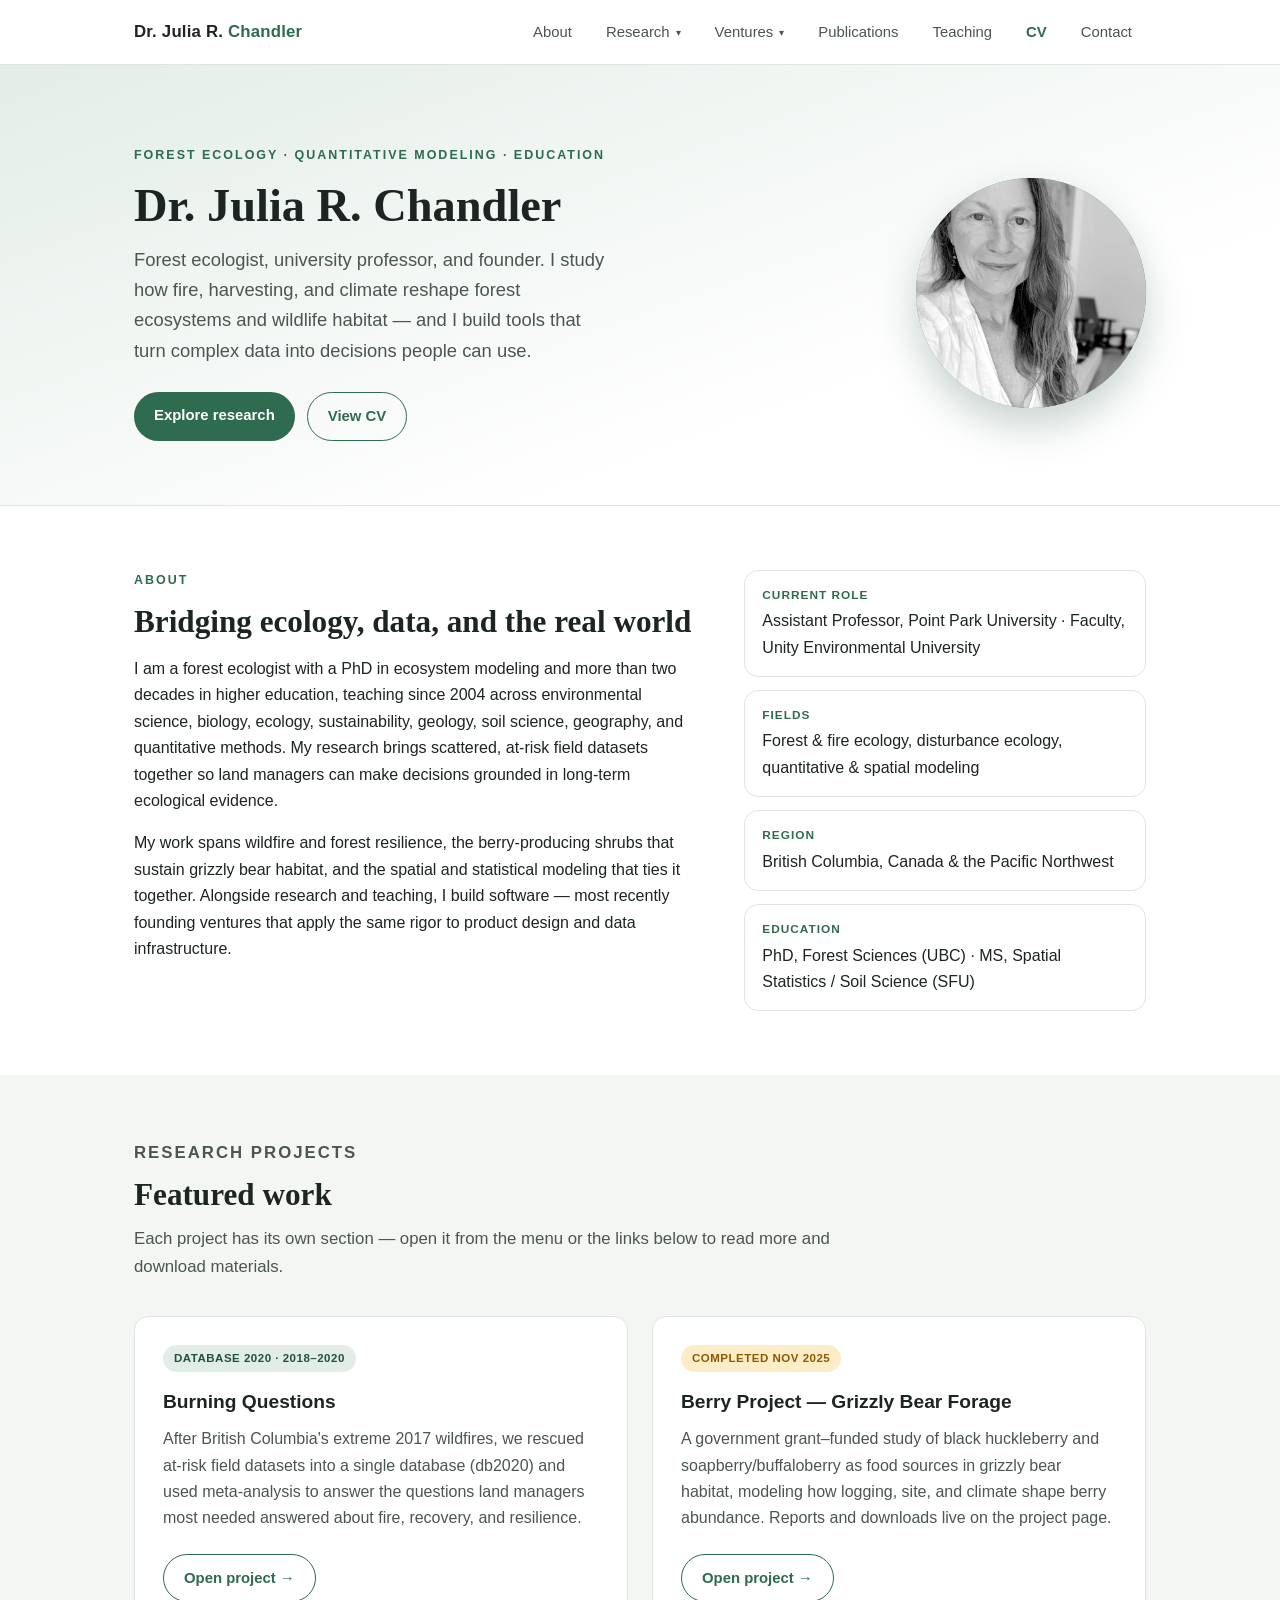
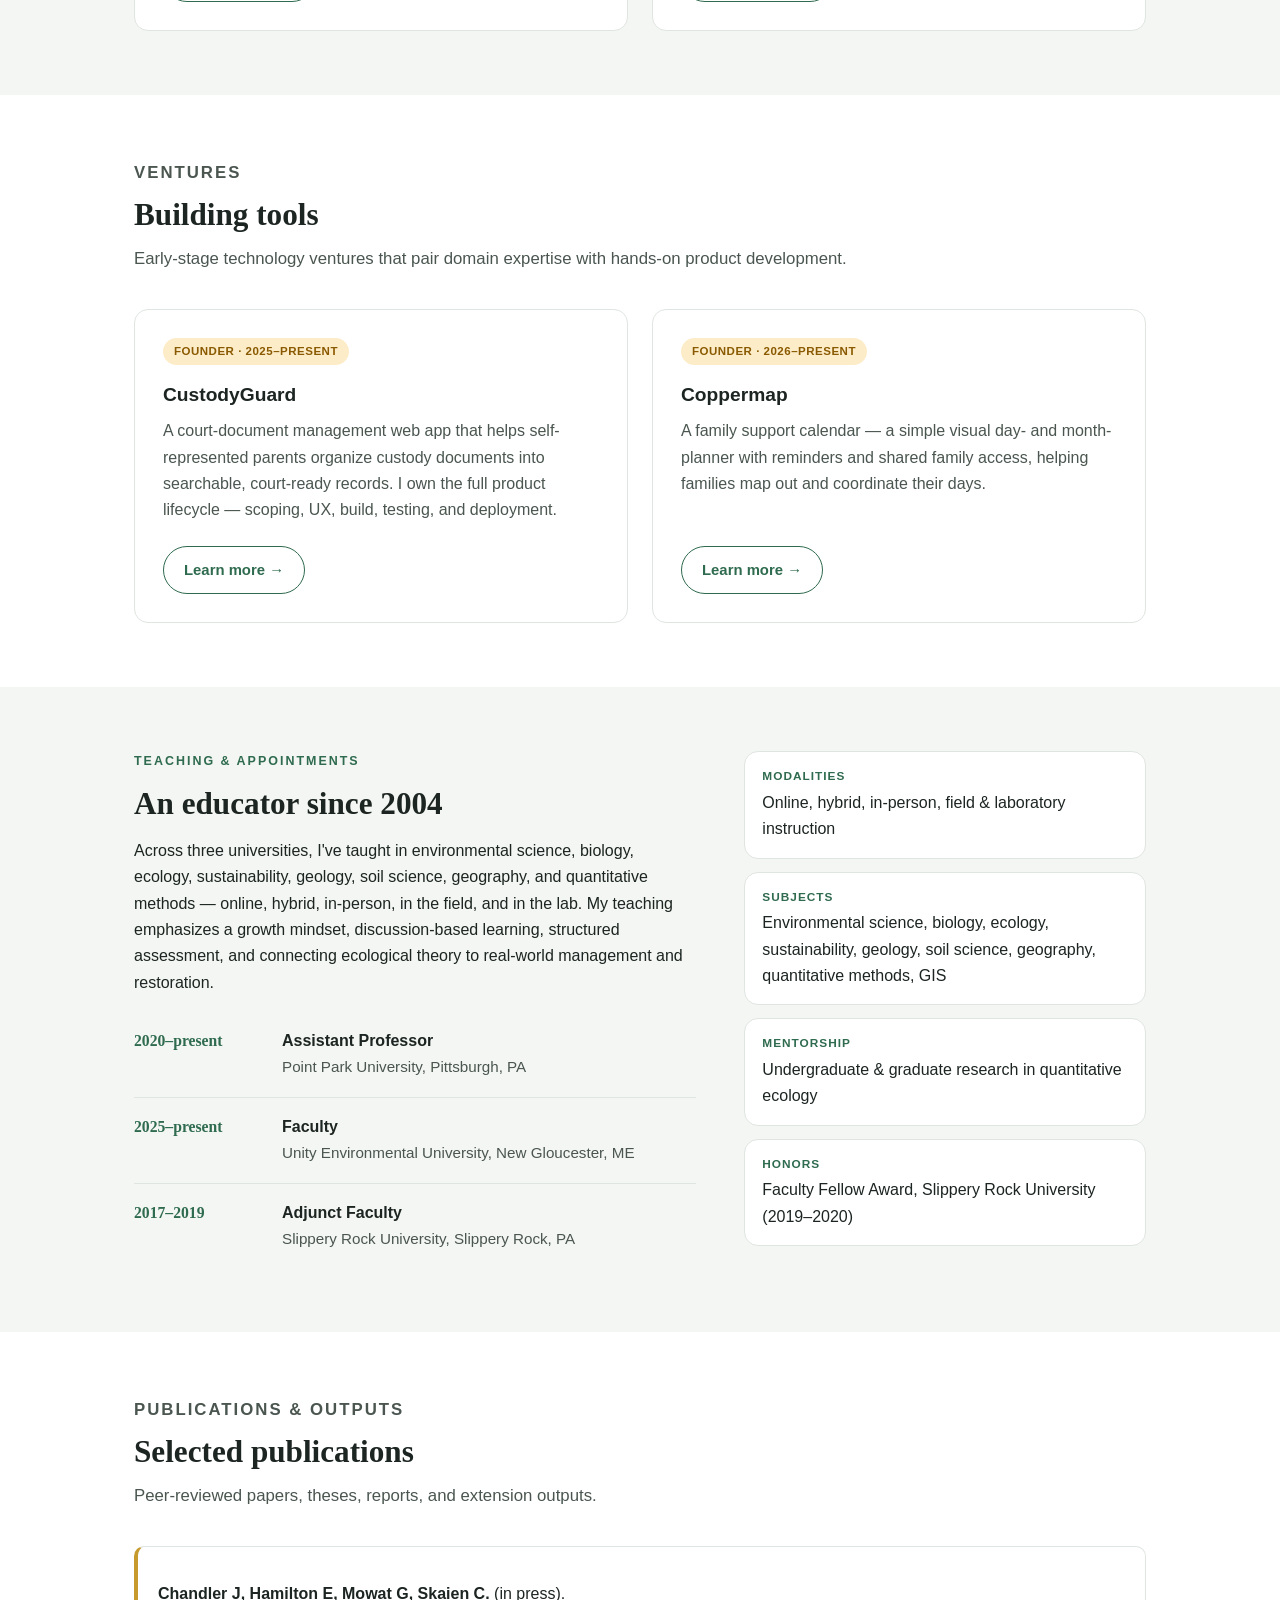
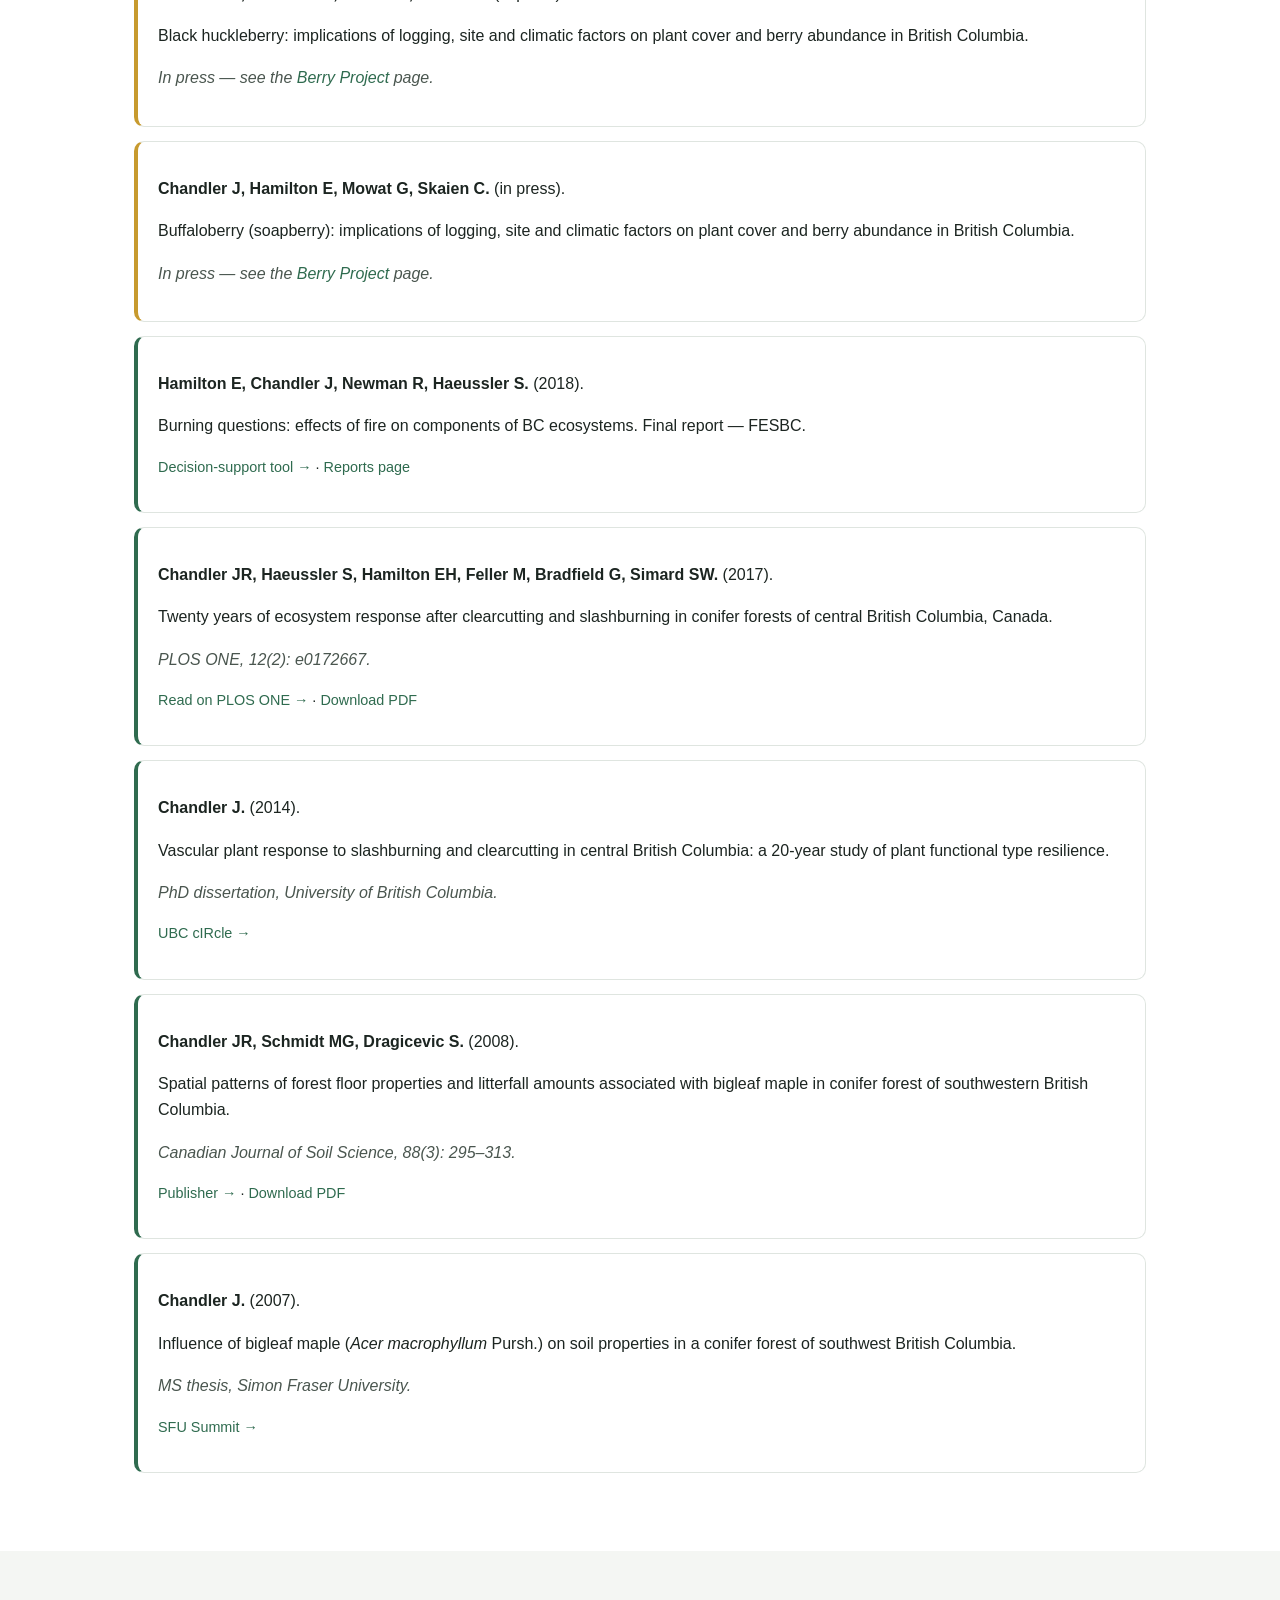
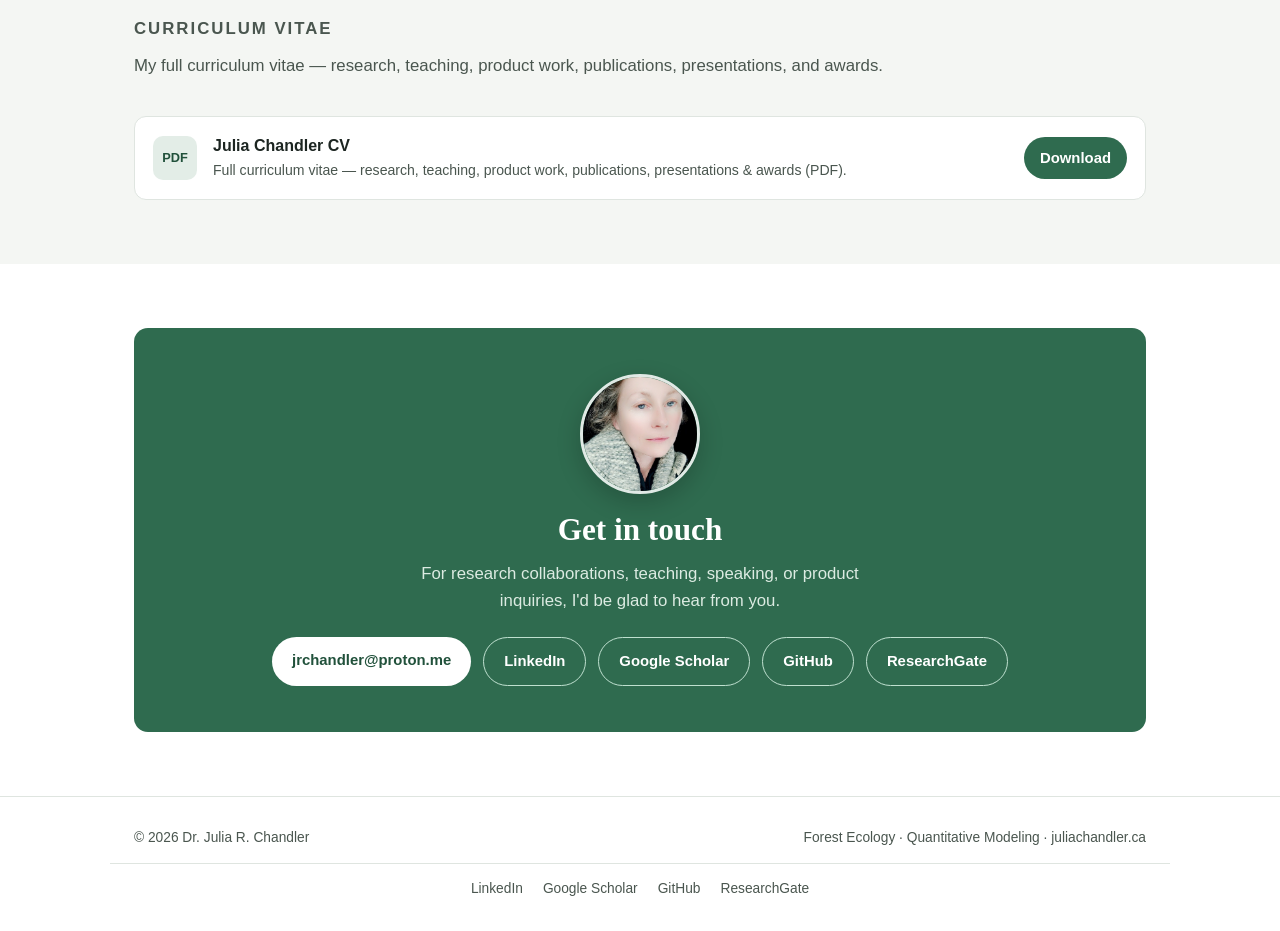
==== index.html @ ef4e89fc "Add files via upload" ====
<!DOCTYPE html>
<html lang="en">
<head>
<meta charset="UTF-8" />
<meta name="viewport" content="width=device-width, initial-scale=1.0" />
<title>Dr. Julia R. Chandler — Forest Ecologist & Educator</title>
<meta name="description" content="Dr. Julia R. Chandler — forest ecologist, Assistant Professor, and founder. Research on fire and forest resilience, grizzly bear forage, publications, and ventures." />
<link rel="stylesheet" href="style.css" />
<!-- LANDING PAGE for juliachandler.ca. Edit text directly. Spots needing
     your input are marked with the word EDIT in comments through the file.
     The navigation menu is repeated on every page; if you rename a menu
     item, update it on the other pages too. -->
</head>
<body>

<!-- ===== NAV ===== -->
<header class="nav">
  <div class="wrap nav-inner">
    <a class="brand" href="index.html">Dr. Julia R. <span>Chandler</span></a>
    <button class="menu-btn" aria-label="Menu" onclick="document.getElementById('menu').classList.toggle('open')">&#9776;</button>
    <ul class="menu" id="menu">
      <li><a href="#about">About</a></li>
      <li class="has-drop"><span tabindex="0">Research</span>
        <ul class="dropdown">
          <li><a href="burning-questions/index.html">Burning Questions<small>Fire &amp; forest resilience (DB2020)</small></a></li>
          <li><a href="berry-project/index.html">Berry Project<small>Grizzly bear forage &middot; downloads</small></a></li>
        </ul>
      </li>
      <li class="has-drop"><span tabindex="0">Ventures</span>
        <ul class="dropdown">
          <li><a href="ventures/custodyguard.html">CustodyGuard<small>Family-law document tool</small></a></li>
          <li><a href="ventures/venture-two.html">Coppermap<small>Family support calendar</small></a></li>
        </ul>
      </li>
      <li><a href="#publications">Publications</a></li>
      <li><a href="#teaching">Teaching</a></li>
      <li><a class="cv-link" href="#cv">CV</a></li>
      <li><a href="#contact">Contact</a></li>
    </ul>
  </div>
</header>

<!-- ===== HERO ===== -->
<section class="hero">
  <div class="wrap hero-grid">
    <div>
      <p class="eyebrow">Forest Ecology &middot; Quantitative Modeling &middot; Education</p>
      <h1>Dr. Julia R. Chandler</h1>
      <p class="lede">Forest ecologist, university professor, and founder. I study how fire, harvesting, and climate reshape forest ecosystems and wildlife habitat &mdash; and I build tools that turn complex data into decisions people can use.</p>
      <div class="btn-row">
        <a class="btn primary" href="#research">Explore research</a>
        <a class="btn ghost" href="#cv">View CV</a>
      </div>
    </div>
    <div>
      <!-- Save your photo into the assets/ folder as portrait.jpg and it appears here.
           Nudge framing with object-position below (x% y%): lower y shows more of the top/face. -->
      <div class="portrait"><img src="assets/portrait.jpg" alt="Dr. Julia R. Chandler" style="object-position:50% 6%;" onerror="this.remove();this.parentNode.textContent='JC';" /></div>
    </div>
  </div>
</section>

<!-- ===== ABOUT ===== -->
<section id="about">
  <div class="wrap grid-2">
    <div>
      <p class="eyebrow">About</p>
      <h2>Bridging ecology, data, and the real world</h2>
      <p>I am a forest ecologist with a PhD in ecosystem modeling and more than two decades in higher education, teaching since 2004 across environmental science, biology, ecology, sustainability, geology, soil science, geography, and quantitative methods. My research brings scattered, at-risk field datasets together so land managers can make decisions grounded in long-term ecological evidence.</p>
      <p>My work spans wildfire and forest resilience, the berry-producing shrubs that sustain grizzly bear habitat, and the spatial and statistical modeling that ties it together. Alongside research and teaching, I build software &mdash; most recently founding ventures that apply the same rigor to product design and data infrastructure.</p>
    </div>
    <div>
      <ul class="facts">
        <li><span class="k">Current role</span>Assistant Professor, Point Park University &middot; Faculty, Unity Environmental University</li>
        <li><span class="k">Fields</span>Forest &amp; fire ecology, disturbance ecology, quantitative &amp; spatial modeling</li>
        <li><span class="k">Region</span>British Columbia, Canada &amp; the Pacific Northwest</li>
        <li><span class="k">Education</span>PhD, Forest Sciences (UBC) &middot; MS, Spatial Statistics / Soil Science (SFU)</li>
      </ul>
    </div>
  </div>
</section>

<!-- ===== RESEARCH PROJECTS ===== -->
<section id="research" class="alt">
  <div class="wrap">
    <div class="section-head">
      <p class="eyebrow">Research projects</p>
      <h2>Featured work</h2>
      <p>Each project has its own section &mdash; open it from the menu or the links below to read more and download materials.</p>
    </div>
    <div class="cards">

      <article class="card">
        <span class="tag">Database 2020 &middot; 2018&ndash;2020</span>
        <h3>Burning Questions</h3>
        <p>After British Columbia's extreme 2017 wildfires, we rescued at-risk field datasets into a single database (db2020) and used meta-analysis to answer the questions land managers most needed answered about fire, recovery, and resilience.</p>
        <div class="card-foot"><a class="btn ghost" href="burning-questions/index.html">Open project &rarr;</a></div>
      </article>

      <article class="card">
        <span class="tag live">Completed Nov 2025</span>
        <h3>Berry Project &mdash; Grizzly Bear Forage</h3>
        <p>A government grant&ndash;funded study of black huckleberry and soapberry/buffaloberry as food sources in grizzly bear habitat, modeling how logging, site, and climate shape berry abundance. Reports and downloads live on the project page.</p>
        <div class="card-foot"><a class="btn ghost" href="berry-project/index.html">Open project &rarr;</a></div>
      </article>

    </div>
  </div>
</section>

<!-- ===== VENTURES ===== -->
<section id="ventures">
  <div class="wrap">
    <div class="section-head">
      <p class="eyebrow">Ventures</p>
      <h2>Building tools</h2>
      <p>Early-stage technology ventures that pair domain expertise with hands-on product development.</p>
    </div>
    <div class="cards">
      <article class="card">
        <span class="tag live">Founder &middot; 2025&ndash;present</span>
        <h3>CustodyGuard</h3>
        <p>A court-document management web app that helps self-represented parents organize custody documents into searchable, court-ready records. I own the full product lifecycle &mdash; scoping, UX, build, testing, and deployment.</p>
        <div class="card-foot"><a class="btn ghost" href="ventures/custodyguard.html">Learn more &rarr;</a></div>
      </article>
      <article class="card">
        <span class="tag live">Founder &middot; 2026&ndash;present</span>
        <h3>Coppermap</h3>
        <p>A family support calendar &mdash; a simple visual day- and month-planner with reminders and shared family access, helping families map out and coordinate their days.</p>
        <div class="card-foot"><a class="btn ghost" href="ventures/venture-two.html">Learn more &rarr;</a></div>
      </article>
    </div>
  </div>
</section>

<!-- ===== TEACHING & APPOINTMENTS ===== -->
<section id="teaching" class="alt">
  <div class="wrap grid-2">
    <div>
      <p class="eyebrow">Teaching &amp; appointments</p>
      <h2>An educator since 2004</h2>
      <p>Across three universities, I've taught in environmental science, biology, ecology, sustainability, geology, soil science, geography, and quantitative methods &mdash; online, hybrid, in-person, in the field, and in the lab. My teaching emphasizes a growth mindset, discussion-based learning, structured assessment, and connecting ecological theory to real-world management and restoration.</p>
      <ul class="timeline">
        <li><span class="yrs">2020&ndash;present</span><span><span class="role">Assistant Professor</span><br /><span class="org">Point Park University, Pittsburgh, PA</span></span></li>
        <li><span class="yrs">2025&ndash;present</span><span><span class="role">Faculty</span><br /><span class="org">Unity Environmental University, New Gloucester, ME</span></span></li>
        <li><span class="yrs">2017&ndash;2019</span><span><span class="role">Adjunct Faculty</span><br /><span class="org">Slippery Rock University, Slippery Rock, PA</span></span></li>
      </ul>
    </div>
    <div>
      <ul class="facts">
        <li><span class="k">Modalities</span>Online, hybrid, in-person, field &amp; laboratory instruction</li>
        <li><span class="k">Subjects</span>Environmental science, biology, ecology, sustainability, geology, soil science, geography, quantitative methods, GIS</li>
        <li><span class="k">Mentorship</span>Undergraduate &amp; graduate research in quantitative ecology</li>
        <li><span class="k">Honors</span>Faculty Fellow Award, Slippery Rock University (2019&ndash;2020)</li>
      </ul>
      <!-- EDIT: if you taught at additional institutions before 2017, add them to the timeline at left. -->
    </div>
  </div>
</section>

<!-- ===== PUBLICATIONS ===== -->
<section id="publications">
  <div class="wrap">
    <div class="section-head">
      <p class="eyebrow">Publications &amp; outputs</p>
      <h2>Selected publications</h2>
      <p>Peer-reviewed papers, theses, reports, and extension outputs.</p>
    </div>

    <div class="pub inpress">
      <p class="authors">Chandler J, Hamilton E, Mowat G, Skaien C. <span style="font-weight:400;">(in press).</span></p>
      <p>Black huckleberry: implications of logging, site and climatic factors on plant cover and berry abundance in British Columbia.</p>
      <p class="venue">In press &mdash; see the <a href="berry-project/index.html">Berry Project</a> page.</p>
    </div>

    <div class="pub inpress">
      <p class="authors">Chandler J, Hamilton E, Mowat G, Skaien C. <span style="font-weight:400;">(in press).</span></p>
      <p>Buffaloberry (soapberry): implications of logging, site and climatic factors on plant cover and berry abundance in British Columbia.</p>
      <p class="venue">In press &mdash; see the <a href="berry-project/index.html">Berry Project</a> page.</p>
    </div>

    <div class="pub">
      <p class="authors">Hamilton E, Chandler J, Newman R, Haeussler S. <span style="font-weight:400;">(2018).</span></p>
      <p>Burning questions: effects of fire on components of BC ecosystems. Final report &mdash; FESBC.</p>
      <p class="links"><a href="https://lorax.shinyapps.io/cwd1/" target="_blank" rel="noopener">Decision-support tool &rarr;</a> &middot; <a href="burning-questions/reports.html">Reports page</a></p>
    </div>

    <div class="pub">
      <p class="authors">Chandler JR, Haeussler S, Hamilton EH, Feller M, Bradfield G, Simard SW. <span style="font-weight:400;">(2017).</span></p>
      <p>Twenty years of ecosystem response after clearcutting and slashburning in conifer forests of central British Columbia, Canada.</p>
      <p class="venue">PLOS ONE, 12(2): e0172667.</p>
      <p class="links"><a href="https://journals.plos.org/plosone/article?id=10.1371/journal.pone.0172667" target="_blank" rel="noopener">Read on PLOS ONE &rarr;</a> &middot; <a href="assets/publications/Chandler_etal_2017_PLOSONE_20yr_ecosystem_response.pdf">Download PDF</a></p>
    </div>

    <div class="pub">
      <p class="authors">Chandler J. <span style="font-weight:400;">(2014).</span></p>
      <p>Vascular plant response to slashburning and clearcutting in central British Columbia: a 20-year study of plant functional type resilience.</p>
      <p class="venue">PhD dissertation, University of British Columbia.</p>
      <p class="links"><a href="https://open.library.ubc.ca/soa/cIRcle/collections/ubctheses/24/items/1.0167539" target="_blank" rel="noopener">UBC cIRcle &rarr;</a></p>
    </div>

    <div class="pub">
      <p class="authors">Chandler JR, Schmidt MG, Dragicevic S. <span style="font-weight:400;">(2008).</span></p>
      <p>Spatial patterns of forest floor properties and litterfall amounts associated with bigleaf maple in conifer forest of southwestern British Columbia.</p>
      <p class="venue">Canadian Journal of Soil Science, 88(3): 295&ndash;313.</p>
      <p class="links"><a href="https://cdnsciencepub.com/doi/pdf/10.4141/CJSS07040" target="_blank" rel="noopener">Publisher &rarr;</a> &middot; <a href="assets/publications/Chandler_etal_2008_bigleaf_maple_soil.pdf">Download PDF</a></p>
    </div>

    <div class="pub">
      <p class="authors">Chandler J. <span style="font-weight:400;">(2007).</span></p>
      <p>Influence of bigleaf maple (<em>Acer macrophyllum</em> Pursh.) on soil properties in a conifer forest of southwest British Columbia.</p>
      <p class="venue">MS thesis, Simon Fraser University.</p>
      <p class="links"><a href="https://summit.sfu.ca/item/7507" target="_blank" rel="noopener">SFU Summit &rarr;</a></p>
    </div>
  </div>
</section>

<!-- ===== CV ===== -->
<section id="cv" class="alt">
  <div class="wrap">
    <div class="section-head">
      <p class="eyebrow">Curriculum vitae</p>
      <p>My full curriculum vitae &mdash; research, teaching, product work, publications, presentations, and awards.</p>
    </div>
    <ul class="downloads">
      <li>
        <span class="ic">PDF</span>
        <div class="d-main"><div class="t">Julia Chandler CV</div><div class="s">Full curriculum vitae &mdash; research, teaching, product work, publications, presentations &amp; awards (PDF).</div></div>
        <a class="btn primary" href="assets/cv/Julia_Chandler_CV.pdf" download>Download</a>
      </li>
    </ul>
  </div>
</section>

<!-- ===== CONTACT ===== -->
<section id="contact">
  <div class="wrap">
    <div class="contact-box">
      <!-- To add a photo here: save it into assets/ as contact-photo.jpg and it appears automatically. -->
      <div class="contact-photo"><img src="assets/contact-photo.jpg" alt="Dr. Julia R. Chandler" style="object-position:50% 0%;" onerror="this.closest('.contact-photo').remove();" /></div>
      <h2>Get in touch</h2>
      <p>For research collaborations, teaching, speaking, or product inquiries, I'd be glad to hear from you.</p>
      <div class="btn-row" style="justify-content:center;">
        <a class="btn primary" href="mailto:jrchandler@proton.me">jrchandler@proton.me</a>
        <a class="btn ghost" href="https://www.linkedin.com/in/juliarchandler/" target="_blank" rel="noopener">LinkedIn</a>
        <a class="btn ghost" href="https://scholar.google.com/citations?user=jN-2eJwAAAAJ&amp;hl=en" target="_blank" rel="noopener">Google Scholar</a>
        <a class="btn ghost" href="https://github.com/juliachandler" target="_blank" rel="noopener">GitHub</a>
        <a class="btn ghost" href="https://www.researchgate.net/profile/Julia-Chandler" target="_blank" rel="noopener">ResearchGate</a>
      </div>
    </div>
  </div>
</section>

<footer>
  <div class="wrap">
    <span>&copy; <span class="cyear"></span> Dr. Julia R. Chandler</span>
    <span>Forest Ecology &middot; Quantitative Modeling &middot; juliachandler.ca</span>
  </div>
</footer>

<script src="nav.js"></script>
</body>
</html>
---- style.css ----
/* ============================================================
   Shared stylesheet for juliachandler.ca
   Edit colors/fonts in :root below. Used by every page.
   ============================================================ */
:root{
  --bg:#ffffff;
  --bg-alt:#f4f6f3;
  --ink:#1c2521;
  --ink-soft:#4a564f;
  --accent:#2f6b4f;        /* forest green */
  --accent-dark:#21513b;
  --accent-soft:#e3ede7;
  --gold:#c79a2e;
  --line:#dfe5e0;
  --radius:14px;
  --maxw:1060px;
  --serif:"Iowan Old Style","Palatino Linotype",Palatino,Georgia,serif;
  --sans:-apple-system,BlinkMacSystemFont,"Segoe UI",Roboto,Helvetica,Arial,sans-serif;
}
*{box-sizing:border-box;}
html{scroll-behavior:smooth;}
body{margin:0;font-family:var(--sans);color:var(--ink);background:var(--bg);
  line-height:1.65;-webkit-font-smoothing:antialiased;}
a{color:var(--accent);text-decoration:none;}
a:hover{text-decoration:underline;}
.wrap{max-width:var(--maxw);margin:0 auto;padding:0 24px;}
img{max-width:100%;}

/* ---------------- NAV + DROPDOWN ---------------- */
header.nav{position:sticky;top:0;z-index:100;background:rgba(255,255,255,.95);
  backdrop-filter:saturate(180%) blur(8px);border-bottom:1px solid var(--line);}
.nav-inner{display:flex;align-items:center;justify-content:space-between;height:64px;}
.brand{font-weight:700;letter-spacing:.2px;color:var(--ink);font-size:1.05rem;}
.brand span{color:var(--accent);}
.brand:hover{text-decoration:none;}
.menu{display:flex;gap:6px;list-style:none;margin:0;padding:0;align-items:center;}
.menu > li{position:relative;}
.menu > li > a,.menu > li > span{display:block;padding:10px 14px;color:var(--ink-soft);
  font-size:.93rem;font-weight:500;cursor:pointer;border-radius:8px;}
.menu > li > a:hover,.menu > li > span:hover{color:var(--accent);background:var(--accent-soft);text-decoration:none;}
.menu .cv-link{color:var(--accent);font-weight:600;}
.has-drop > span::after{content:"\25BE";font-size:.7em;margin-left:6px;vertical-align:middle;}
.dropdown{position:absolute;top:100%;left:0;min-width:220px;background:#fff;
  border:1px solid var(--line);border-radius:10px;box-shadow:0 12px 30px rgba(20,40,30,.14);
  padding:6px;margin-top:2px;list-style:none;opacity:0;visibility:hidden;
  transform:translateY(-6px);transition:.15s ease;}
.has-drop:hover .dropdown,.has-drop:focus-within .dropdown,.dropdown.open{opacity:1;visibility:visible;transform:translateY(0);}
.dropdown li a{display:block;padding:9px 12px;border-radius:7px;color:var(--ink);font-size:.92rem;}
.dropdown li a:hover{background:var(--accent-soft);color:var(--accent-dark);text-decoration:none;}
.dropdown li a small{display:block;color:var(--ink-soft);font-size:.78rem;font-weight:400;}
.menu-btn{display:none;background:none;border:0;font-size:1.5rem;cursor:pointer;color:var(--ink);}

/* ---------------- HERO ---------------- */
.hero{background:linear-gradient(160deg,var(--accent-soft) 0%,#ffffff 70%);
  padding:80px 0 64px;border-bottom:1px solid var(--line);}
.hero-grid{display:grid;grid-template-columns:1.7fr 1fr;gap:48px;align-items:center;}
.eyebrow{text-transform:uppercase;letter-spacing:2px;font-size:.78rem;font-weight:600;color:var(--accent);margin:0 0 14px;}
.hero h1{font-family:var(--serif);font-size:2.9rem;line-height:1.1;margin:0 0 14px;}
.hero .lede{font-size:1.15rem;color:var(--ink-soft);margin:0 0 26px;max-width:46ch;}
.btn-row{display:flex;gap:12px;flex-wrap:wrap;}
.btn{display:inline-block;padding:11px 20px;border-radius:999px;font-weight:600;font-size:.93rem;}
.btn.primary{background:var(--accent);color:#fff;}
.btn.primary:hover{background:var(--accent-dark);text-decoration:none;}
.btn.ghost{border:1.5px solid var(--accent);color:var(--accent);}
.btn.ghost:hover{background:var(--accent-soft);text-decoration:none;}
.portrait{width:100%;max-width:230px;aspect-ratio:1/1;border-radius:50%;margin-left:auto;
  background:radial-gradient(circle at 30% 30%,#7fae93,#2f6b4f);
  display:flex;align-items:center;justify-content:center;color:#fff;font-family:var(--serif);
  font-size:3.4rem;box-shadow:0 18px 40px rgba(33,81,59,.25);overflow:hidden;}
.portrait img{width:100%;height:100%;object-fit:cover;}

/* ---------------- SECTIONS ---------------- */
section{padding:64px 0;}
section.alt{background:var(--bg-alt);}
.section-head{max-width:760px;margin:0 0 36px;}
.section-head .eyebrow{margin-bottom:10px;}
h2{font-family:var(--serif);font-size:1.95rem;margin:0 0 12px;line-height:1.15;}
.section-head p{color:var(--ink-soft);font-size:1.05rem;margin:0;}
h3{font-size:1.2rem;margin:0 0 8px;}

/* page banner for subpages */
.page-banner{background:linear-gradient(160deg,var(--accent) 0%,var(--accent-dark) 100%);
  color:#fff;padding:54px 0;}
.page-banner .eyebrow{color:#bfe0cf;}
.page-banner h1{font-family:var(--serif);font-size:2.4rem;margin:0 0 8px;}
.page-banner p{margin:0;color:#dcebe2;max-width:62ch;}

/* project sub-nav (within a project section) */
.subnav{background:#fff;border-bottom:1px solid var(--line);position:sticky;top:64px;z-index:90;}
.subnav ul{display:flex;gap:4px;list-style:none;margin:0;padding:0;overflow-x:auto;}
.subnav a{display:block;padding:14px 14px;font-size:.9rem;font-weight:500;color:var(--ink-soft);white-space:nowrap;border-bottom:2px solid transparent;}
.subnav a:hover{color:var(--accent);text-decoration:none;}
.subnav a.active{color:var(--accent-dark);border-bottom-color:var(--accent);}

/* ---------------- CARDS / GRIDS ---------------- */
.grid-2{display:grid;grid-template-columns:1.4fr 1fr;gap:48px;}
.cards{display:grid;grid-template-columns:repeat(2,1fr);gap:24px;}
.card{background:#fff;border:1px solid var(--line);border-radius:var(--radius);padding:28px;
  display:flex;flex-direction:column;}
section.alt .card{background:#fff;}
.card .tag{display:inline-block;background:var(--accent-soft);color:var(--accent-dark);
  font-size:.72rem;font-weight:600;letter-spacing:.5px;text-transform:uppercase;
  padding:4px 11px;border-radius:999px;margin-bottom:14px;align-self:flex-start;}
.card .tag.live{background:#fdecc8;color:#8a5a00;}
.card .tag.soon{background:#eceff1;color:#5b6b73;}
.card p{margin:0 0 14px;color:var(--ink-soft);}
.card .card-foot{margin-top:auto;padding-top:8px;}
.card ul{margin:6px 0 14px;padding-left:20px;color:var(--ink-soft);}
.card ul li{margin-bottom:5px;}

.facts{list-style:none;margin:0;padding:0;display:grid;gap:13px;}
.facts li{background:#fff;border:1px solid var(--line);border-radius:var(--radius);padding:15px 17px;}
.facts .k{display:block;font-size:.74rem;text-transform:uppercase;letter-spacing:1px;color:var(--accent);font-weight:600;margin-bottom:3px;}

/* timeline (appointments/teaching) */
.timeline{list-style:none;margin:0;padding:0;}
.timeline li{display:grid;grid-template-columns:130px 1fr;gap:18px;padding:16px 0;border-bottom:1px solid var(--line);}
.timeline li:last-child{border-bottom:0;}
.timeline .yrs{font-family:var(--serif);font-weight:700;color:var(--accent);font-size:.98rem;}
.timeline .role{font-weight:600;}
.timeline .org{color:var(--ink-soft);font-size:.95rem;}

/* publications */
.pub{background:#fff;border:1px solid var(--line);border-left:4px solid var(--accent);
  border-radius:10px;padding:18px 20px;margin-bottom:14px;}
.pub.inpress{border-left-color:var(--gold);}
.pub .authors{font-weight:600;}
.pub .venue{color:var(--ink-soft);font-style:italic;}
.pub .links{margin-top:6px;font-size:.9rem;}

/* download list */
.downloads{list-style:none;margin:0;padding:0;display:grid;gap:14px;}
.downloads li{display:flex;align-items:center;gap:16px;background:#fff;border:1px solid var(--line);
  border-radius:12px;padding:16px 18px;}
.downloads .ic{flex:0 0 auto;width:44px;height:44px;border-radius:10px;background:var(--accent-soft);
  color:var(--accent-dark);display:flex;align-items:center;justify-content:center;font-weight:700;font-size:.8rem;}
.downloads .d-main{flex:1 1 auto;}
.downloads .d-main .t{font-weight:600;}
.downloads .d-main .s{color:var(--ink-soft);font-size:.88rem;}
.downloads .btn{flex:0 0 auto;padding:9px 16px;}

/* talks */
.talk-list{list-style:none;margin:0;padding:0;display:grid;gap:13px;}
.talk-list li{display:flex;gap:16px;align-items:flex-start;background:#fff;border:1px solid var(--line);border-radius:10px;padding:15px 17px;}
.talk-list .yr{font-family:var(--serif);font-weight:700;color:var(--accent);font-size:1.05rem;min-width:46px;}
.dl-row{margin-top:9px;display:flex;flex-wrap:wrap;gap:8px;}
.dl{display:inline-block;font-size:.82rem;font-weight:600;color:var(--accent);border:1.5px solid var(--accent);
  border-radius:999px;padding:5px 13px;}
.dl:hover{background:var(--accent-soft);text-decoration:none;}
.talk-list .presenter{font-size:.85rem;color:var(--accent-dark);font-weight:600;margin-top:5px;}
.talk-list .presenter.mine{color:var(--accent);}
.talk-list .presenter.mine::before{content:"\2605 ";}
.fig{margin:20px 0;}
.fig img{width:100%;border:1px solid var(--line);border-radius:10px;display:block;}
.fig figcaption{font-size:.85rem;color:var(--ink-soft);margin-top:7px;text-align:center;}
.fig-grid{display:grid;grid-template-columns:repeat(3,1fr);gap:14px;margin:20px 0;}
@media(max-width:700px){.fig-grid{grid-template-columns:1fr;}}
.split{display:grid;grid-template-columns:minmax(0,1fr) minmax(0,1fr);gap:18px;align-items:start;margin:20px 0;}
.split-col{display:flex;flex-direction:column;gap:14px;}
.split .fig{margin:0;}
.split-col .fig img{width:auto;max-width:100%;max-height:225px;display:block;margin:0 auto;}
@media(max-width:700px){.split{grid-template-columns:1fr;}.split-col .fig img{max-height:none;width:100%;}}
.fig img{cursor:zoom-in;transition:filter .15s ease;}
.fig img:hover{filter:brightness(.96);}
.lightbox{position:fixed;inset:0;background:rgba(15,25,20,.92);display:none;align-items:center;justify-content:center;z-index:1000;padding:28px;cursor:zoom-out;}
.lightbox.open{display:flex;}
.lightbox img{max-width:96%;max-height:92%;border-radius:8px;box-shadow:0 12px 50px rgba(0,0,0,.5);}
.lightbox .lb-cap{position:absolute;bottom:18px;left:0;right:0;text-align:center;color:#eaf3ee;font-size:.9rem;padding:0 20px;}
.lightbox .lb-close{position:absolute;top:14px;right:20px;color:#fff;font-size:2.2rem;line-height:1;cursor:pointer;background:none;border:0;}

/* skills chips */
.chips{display:flex;flex-wrap:wrap;gap:8px;margin-top:6px;}
.chips span{background:#fff;border:1px solid var(--line);border-radius:999px;padding:6px 13px;font-size:.85rem;color:var(--ink-soft);}

/* contact */
.contact-box{background:var(--accent);color:#fff;border-radius:var(--radius);padding:46px;text-align:center;}
.contact-box h2{color:#fff;}
.contact-photo{margin:0 auto 18px;width:120px;height:120px;border-radius:50%;overflow:hidden;border:3px solid rgba(255,255,255,.85);box-shadow:0 8px 24px rgba(0,0,0,.2);}
.contact-photo img{width:100%;height:100%;object-fit:cover;display:block;}
.contact-box p{color:#dcebe2;max-width:50ch;margin:0 auto 22px;font-size:1.05rem;}
.contact-box .btn.primary{background:#fff;color:var(--accent-dark);}
.contact-box .btn.primary:hover{background:#eaf3ee;}
.contact-box .btn.ghost{border-color:#bfe0cf;color:#fff;}
.contact-box .btn.ghost:hover{background:rgba(255,255,255,.12);}

footer{padding:30px 0;border-top:1px solid var(--line);color:var(--ink-soft);font-size:.86rem;}
footer .wrap{display:flex;justify-content:space-between;flex-wrap:wrap;gap:8px;}
footer .profile-links{display:flex;justify-content:center;gap:20px;margin-top:14px;padding-top:14px;border-top:1px solid var(--line);}
footer .profile-links a{color:var(--ink-soft);font-weight:500;}
footer .profile-links a:hover{color:var(--accent);}

.meta{font-size:.88rem;color:var(--ink-soft);border-top:1px dashed var(--line);padding-top:13px;margin-top:6px;}
.note{background:#fff8e6;border:1px solid #f0e0b0;border-radius:10px;padding:14px 16px;color:#6b5618;font-size:.92rem;}

/* ---------------- RESPONSIVE ---------------- */
@media (max-width:820px){
  .hero-grid,.grid-2{grid-template-columns:1fr;}
  .cards{grid-template-columns:1fr;}
  .portrait{margin:0 auto;}
  .hero h1{font-size:2.2rem;}
  .menu-btn{display:block;}
  .menu{display:none;position:absolute;top:64px;left:0;right:0;background:#fff;flex-direction:column;
    align-items:stretch;gap:0;border-bottom:1px solid var(--line);padding:8px 16px;box-shadow:0 12px 24px rgba(0,0,0,.08);}
  .menu.open{display:flex;}
  .menu > li > a,.menu > li > span{padding:12px 8px;}
  .dropdown{position:static;opacity:1;visibility:visible;transform:none;box-shadow:none;border:0;
    border-left:2px solid var(--accent-soft);margin:0 0 6px 10px;padding:0;}
  .timeline li{grid-template-columns:1fr;gap:2px;}
  .contact-box{padding:30px 20px;}
}
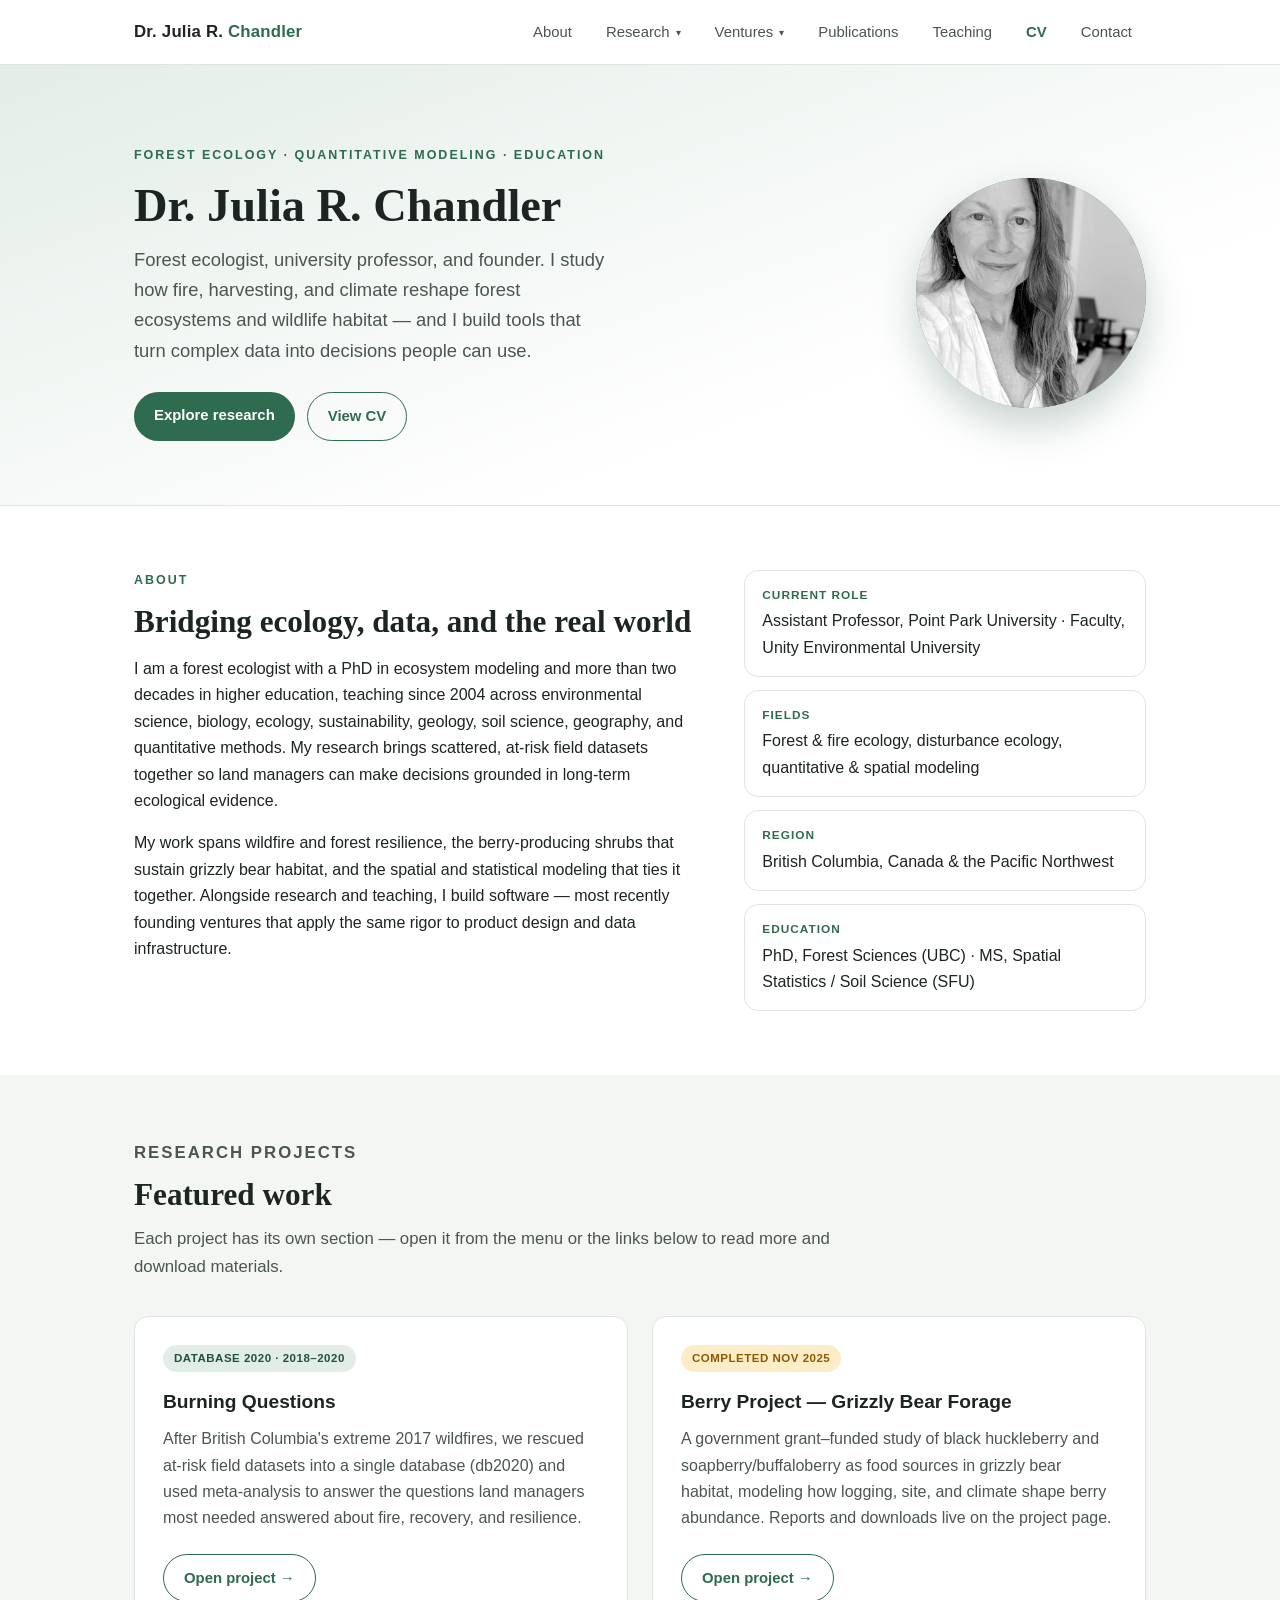
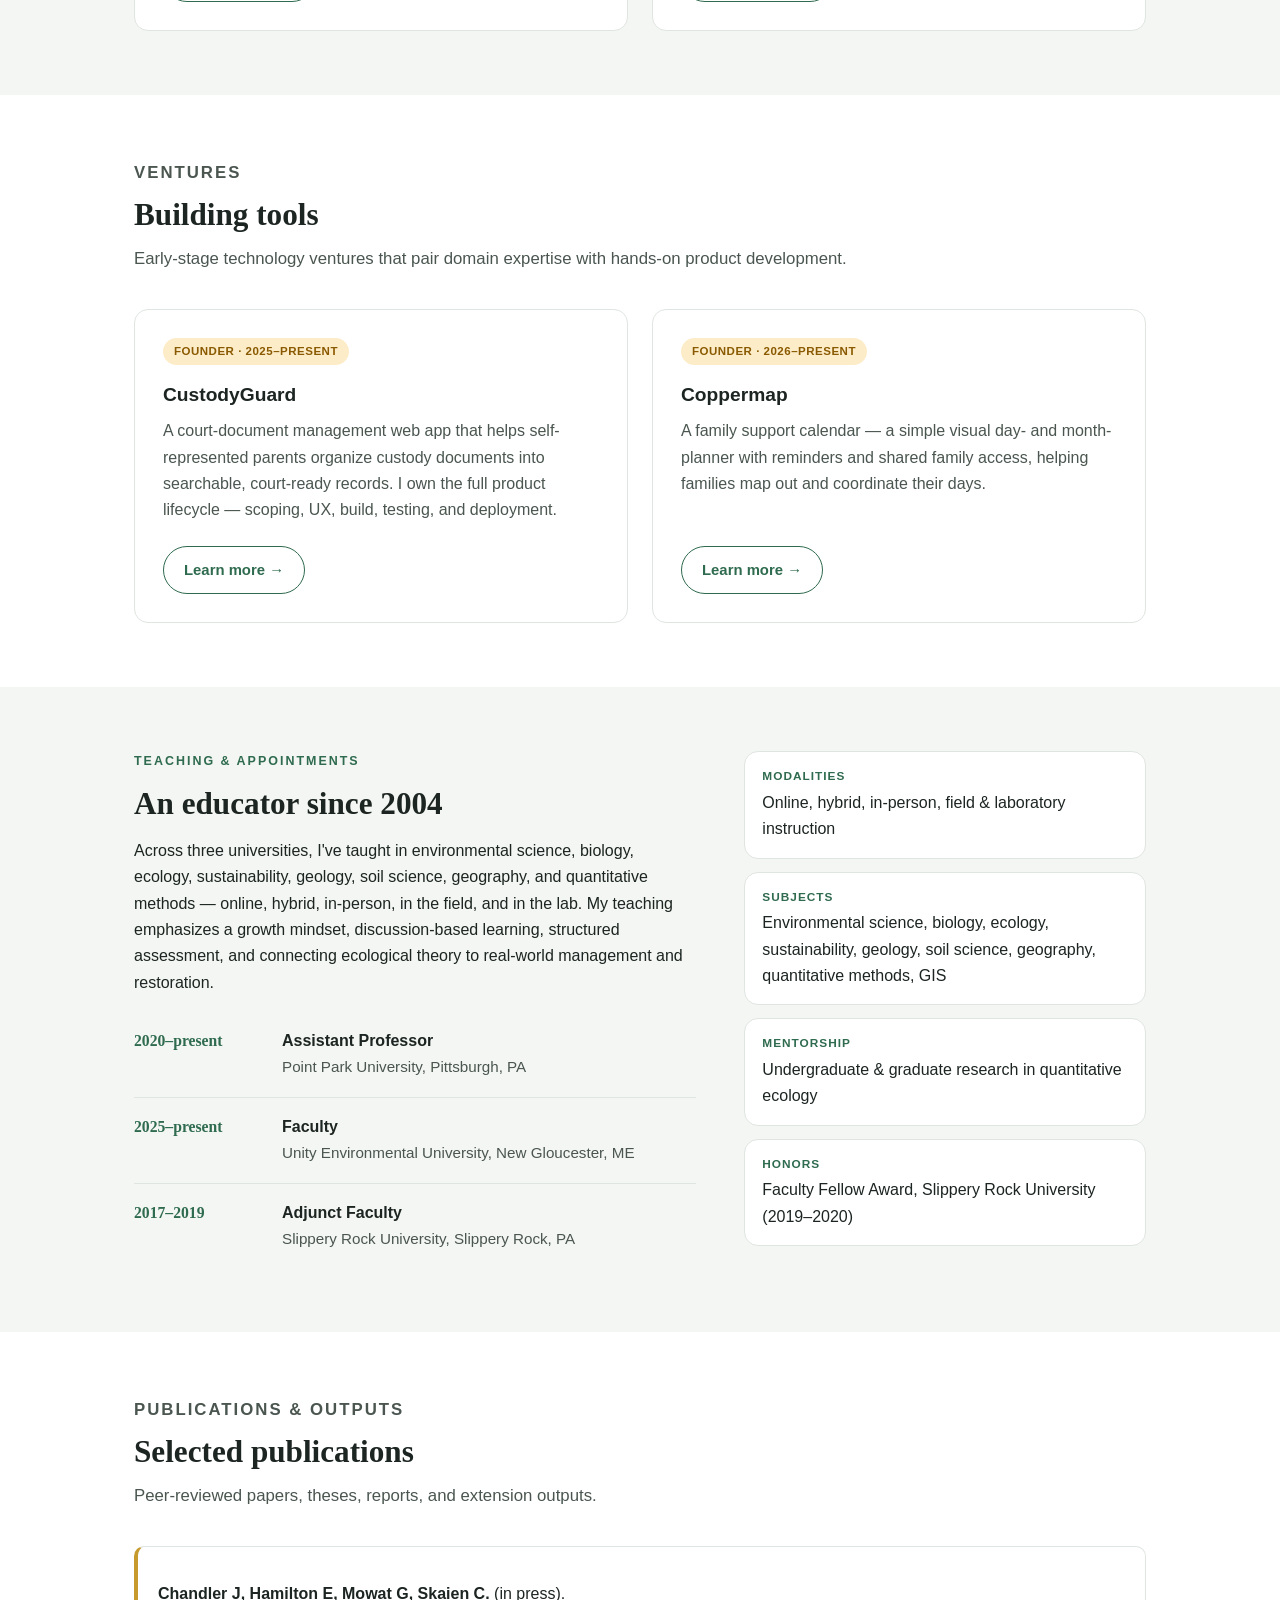
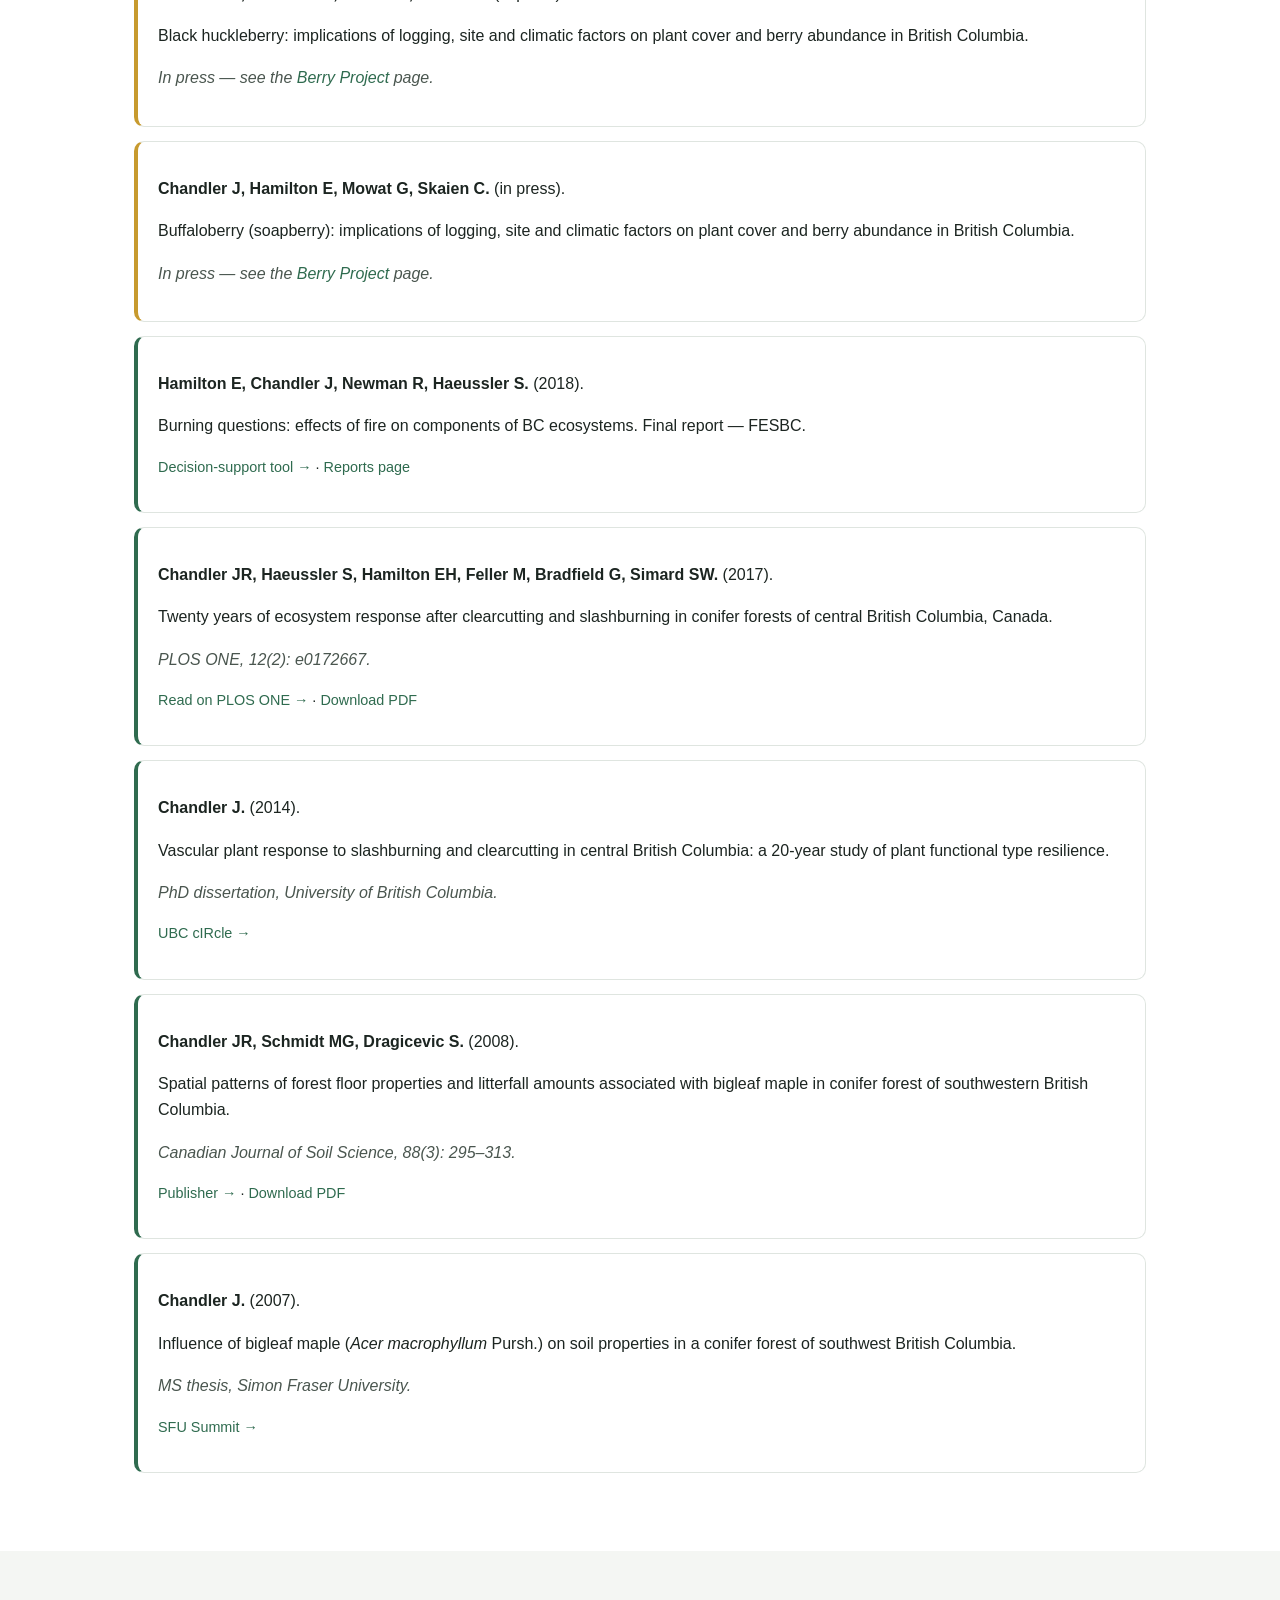
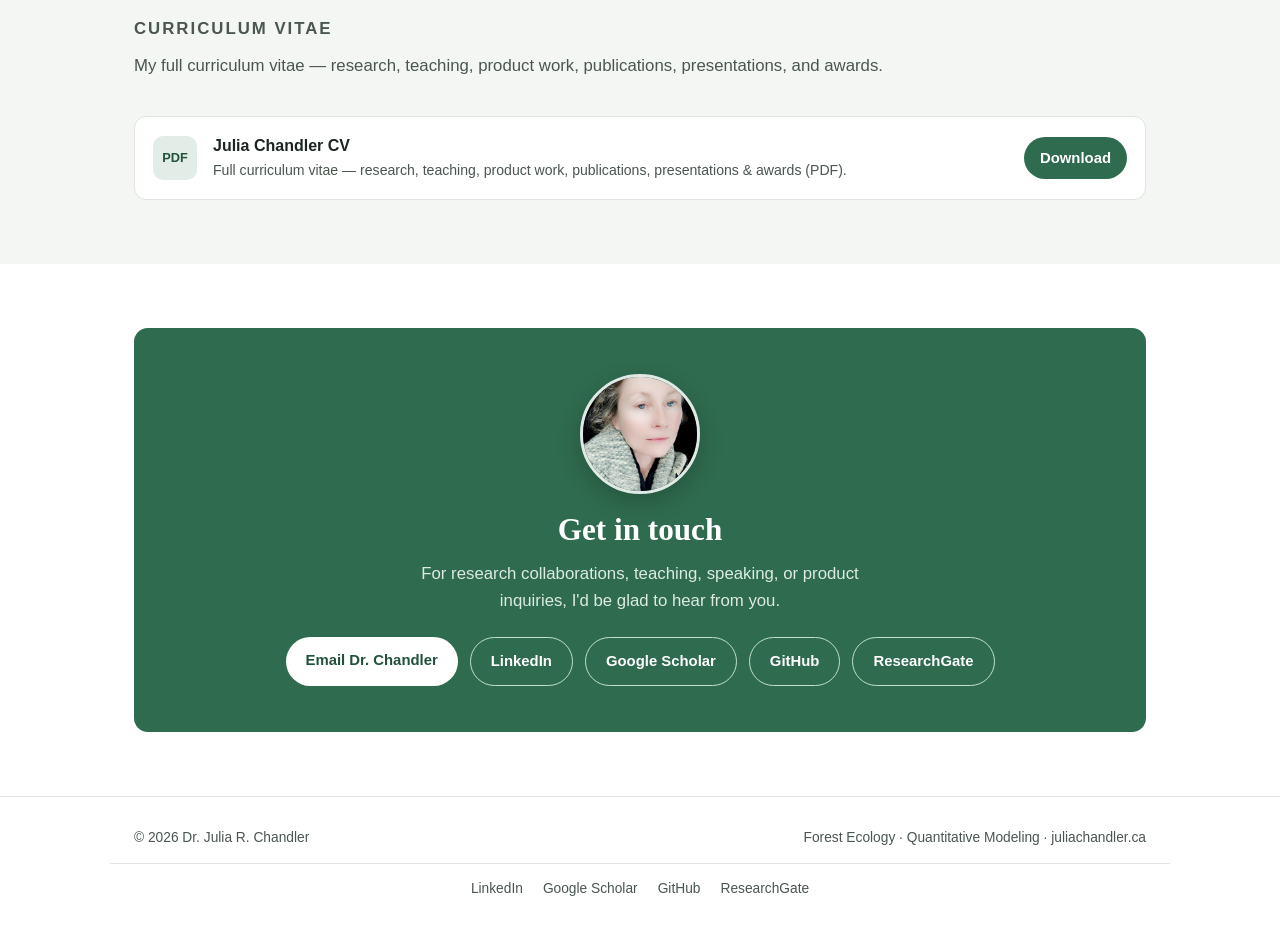
==== commit bc84b5ba: "Add files via upload" ====
--- a/index.html
+++ b/index.html
@@ -22,7 +22,7 @@
       <li><a href="#about">About</a></li>
       <li class="has-drop"><span tabindex="0">Research</span>
         <ul class="dropdown">
-          <li><a href="burning-questions/index.html">Burning Questions<small>Fire &amp; forest resilience (DB2020)</small></a></li>
+          <li><a href="https://db2020.ca" target="_blank" rel="noopener">Burning Questions<small>Fire &amp; forest resilience (DB2020)</small></a></li>
           <li><a href="berry-project/index.html">Berry Project<small>Grizzly bear forage &middot; downloads</small></a></li>
         </ul>
       </li>
@@ -94,7 +94,7 @@
         <span class="tag">Database 2020 &middot; 2018&ndash;2020</span>
         <h3>Burning Questions</h3>
         <p>After British Columbia's extreme 2017 wildfires, we rescued at-risk field datasets into a single database (db2020) and used meta-analysis to answer the questions land managers most needed answered about fire, recovery, and resilience.</p>
-        <div class="card-foot"><a class="btn ghost" href="burning-questions/index.html">Open project &rarr;</a></div>
+        <div class="card-foot"><a class="btn ghost" href="https://db2020.ca" target="_blank" rel="noopener">Open project &rarr;</a></div>
       </article>
 
       <article class="card">
@@ -182,7 +182,7 @@
     <div class="pub">
       <p class="authors">Hamilton E, Chandler J, Newman R, Haeussler S. <span style="font-weight:400;">(2018).</span></p>
       <p>Burning questions: effects of fire on components of BC ecosystems. Final report &mdash; FESBC.</p>
-      <p class="links"><a href="https://lorax.shinyapps.io/cwd1/" target="_blank" rel="noopener">Decision-support tool &rarr;</a> &middot; <a href="burning-questions/reports.html">Reports page</a></p>
+      <p class="links"><a href="https://lorax.shinyapps.io/cwd1/" target="_blank" rel="noopener">Decision-support tool &rarr;</a> &middot; <a href="https://db2020.ca/reports.html" target="_blank" rel="noopener">Reports page</a></p>
     </div>
 
     <div class="pub">
@@ -241,7 +241,7 @@
       <h2>Get in touch</h2>
       <p>For research collaborations, teaching, speaking, or product inquiries, I'd be glad to hear from you.</p>
       <div class="btn-row" style="justify-content:center;">
-        <a class="btn primary" href="mailto:jrchandler@proton.me">jrchandler@proton.me</a>
+        <a class="btn primary" href="mailto:jrchandler@proton.me">Email Dr. Chandler</a>
         <a class="btn ghost" href="https://www.linkedin.com/in/juliarchandler/" target="_blank" rel="noopener">LinkedIn</a>
         <a class="btn ghost" href="https://scholar.google.com/citations?user=jN-2eJwAAAAJ&amp;hl=en" target="_blank" rel="noopener">Google Scholar</a>
         <a class="btn ghost" href="https://github.com/juliachandler" target="_blank" rel="noopener">GitHub</a>
